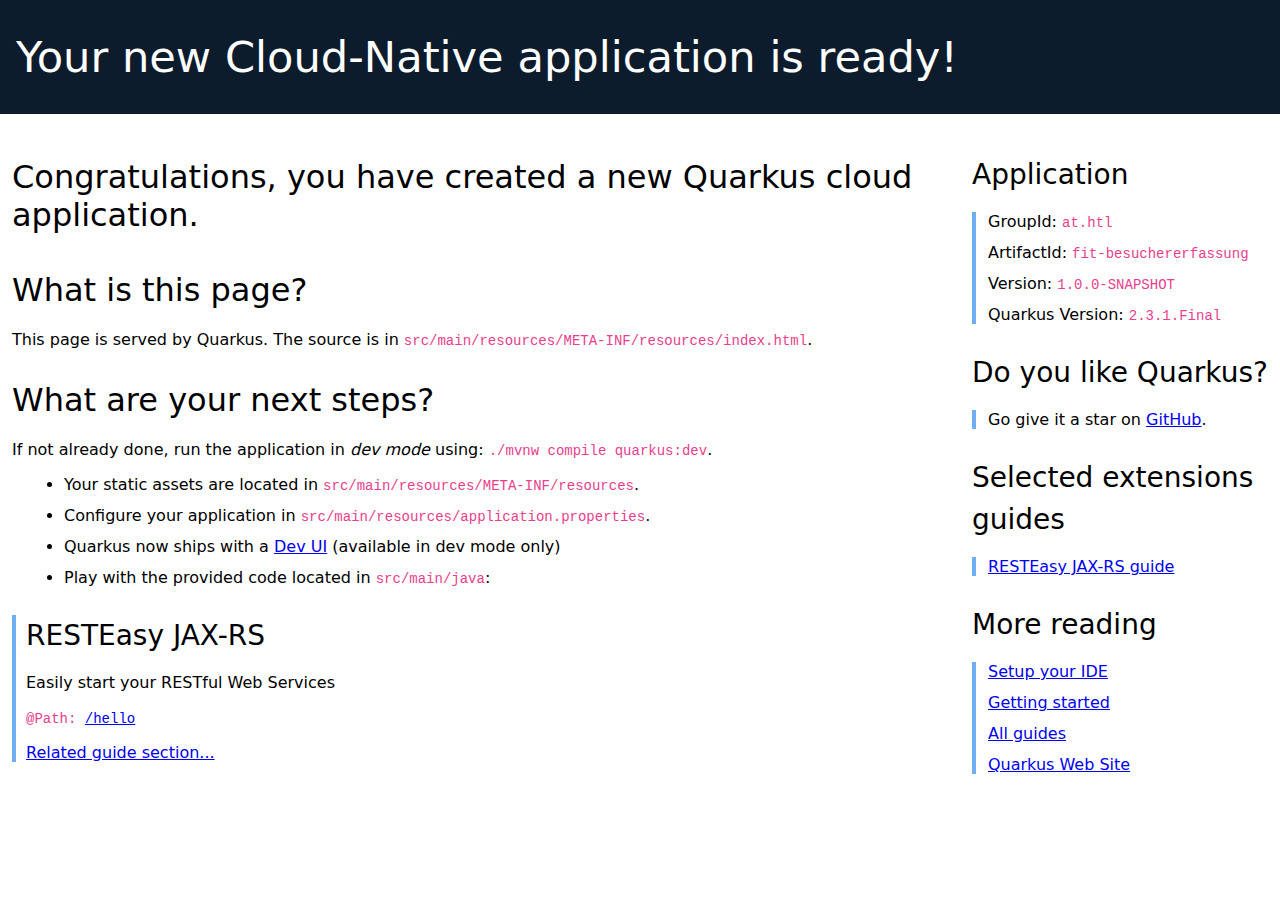
==== src/main/resources/META-INF/resources/index.html @ 09124174 "Init" ====
<!DOCTYPE html>
<html lang="en">
<head>
    <meta charset="UTF-8">
    <title>fit-besuchererfassung - 1.0.0-SNAPSHOT</title>
    <style>
        h1, h2, h3, h4, h5, h6 {
            margin-bottom: 0.5rem;
            font-weight: 400;
            line-height: 1.5;
        }

        h1 {
            font-size: 2.5rem;
        }

        h2 {
            font-size: 2rem
        }

        h3 {
            font-size: 1.75rem

        }

        h4 {
            font-size: 1.5rem
        }

        h5 {
            font-size: 1.25rem
        }

        h6 {
            font-size: 1rem
        }

        .lead {
            font-weight: 300;
            font-size: 2rem;
        }

        .banner {
            font-size: 2.7rem;
            margin: 0;
            padding: 2rem 1rem;
            background-color: #0d1c2c;
            color: white;
        }

        body {
            margin: 0;
            font-family: -apple-system, system-ui, "Segoe UI", Roboto, "Helvetica Neue", Arial, sans-serif, "Apple Color Emoji", "Segoe UI Emoji", "Segoe UI Symbol", "Noto Color Emoji";
        }

        code {
            font-family: SFMono-Regular, Menlo, Monaco, Consolas, "Liberation Mono", "Courier New", monospace;
            font-size: 87.5%;
            color: #e83e8c;
            word-break: break-word;
        }

        .left-column {
            padding: .75rem;
            max-width: 75%;
            min-width: 55%;
        }

        .right-column {
            padding: .75rem;
            max-width: 25%;
        }

        .container {
            display: flex;
            width: 100%;
        }

        li {
            margin: 0.75rem;
        }

        .right-section {
            margin-left: 1rem;
            padding-left: 0.5rem;
        }

        .right-section h3 {
            padding-top: 0;
            font-weight: 200;
        }

        .right-section ul {
            border-left: 0.3rem solid #71aeef;
            list-style-type: none;
            padding-left: 0;
        }

        .provided-code {
            border-left: 0.3rem solid #71aeef;
            padding-left: 10px;
        }

        .provided-code h3 {
            font-weight: 200;
        }
    </style>
</head>
<body>

<div class="banner lead">
    Your new Cloud-Native application is ready!
</div>

<div class="container">
    <div class="left-column">
        <p class="lead"> Congratulations, you have created a new Quarkus cloud application.</p>

        <h2>What is this page?</h2>

        <p>This page is served by Quarkus. The source is in
            <code>src/main/resources/META-INF/resources/index.html</code>.</p>

        <h2>What are your next steps?</h2>

        <p>If not already done, run the application in <em>dev mode</em> using: <code>./mvnw compile quarkus:dev</code>.
        </p>
        <ul>
            <li>Your static assets are located in <code>src/main/resources/META-INF/resources</code>.</li>
            <li>Configure your application in <code>src/main/resources/application.properties</code>.</li>
            <li>Quarkus now ships with a <a href="/q/dev/">Dev UI</a> (available in dev mode only)</li>
            <li>Play with the provided code located in <code>src/main/java</code>:</li>
        </ul>
                <div class="provided-code">
            <h3>RESTEasy JAX-RS</h3>
            <p>Easily start your RESTful Web Services</p>
            <p><code>@Path: <a href="/hello" class="path-link" target="_blank">/hello</a></code></p>
            <p><a href="https://quarkus.io/guides/getting-started#the-jax-rs-resources" class="guide-link" target="_blank">Related guide section...</a></p>
        </div>

    </div>
    <div class="right-column">
        <div class="right-section">
            <h3>Application</h3>
            <ul>
                <li>GroupId: <code>at.htl</code></li>
                <li>ArtifactId: <code>fit-besuchererfassung</code></li>
                <li>Version: <code>1.0.0-SNAPSHOT</code></li>
                <li>Quarkus Version: <code>2.3.1.Final</code></li>
            </ul>
        </div>
        <div class="right-section">
            <h3>Do you like Quarkus?</h3>
            <ul>
                <li>Go give it a star on <a href="https://github.com/quarkusio/quarkus">GitHub</a>.</li>
            </ul>
        </div>
        <div class="right-section">
            <h3>Selected extensions guides</h3>
            <ul>
                <li title="REST endpoint framework implementing JAX-RS and more"><a href="https://quarkus.io/guides/rest-json" target="_blank">RESTEasy JAX-RS guide</a></li>
            </ul>
        </div>
        <div class="right-section">
            <h3>More reading</h3>
            <ul>
                <li><a href="https://quarkus.io/guides/maven-tooling.html" target="_blank">Setup your IDE</a></li>
                <li><a href="https://quarkus.io/guides/getting-started.html" target="_blank">Getting started</a></li>
                <li><a href="https://quarkus.io/guides/" target="_blank">All guides</a></li>
                <li><a href="https://quarkus.io" target="_blank">Quarkus Web Site</a></li>
            </ul>
        </div>
    </div>
</div>
</body>
</html>
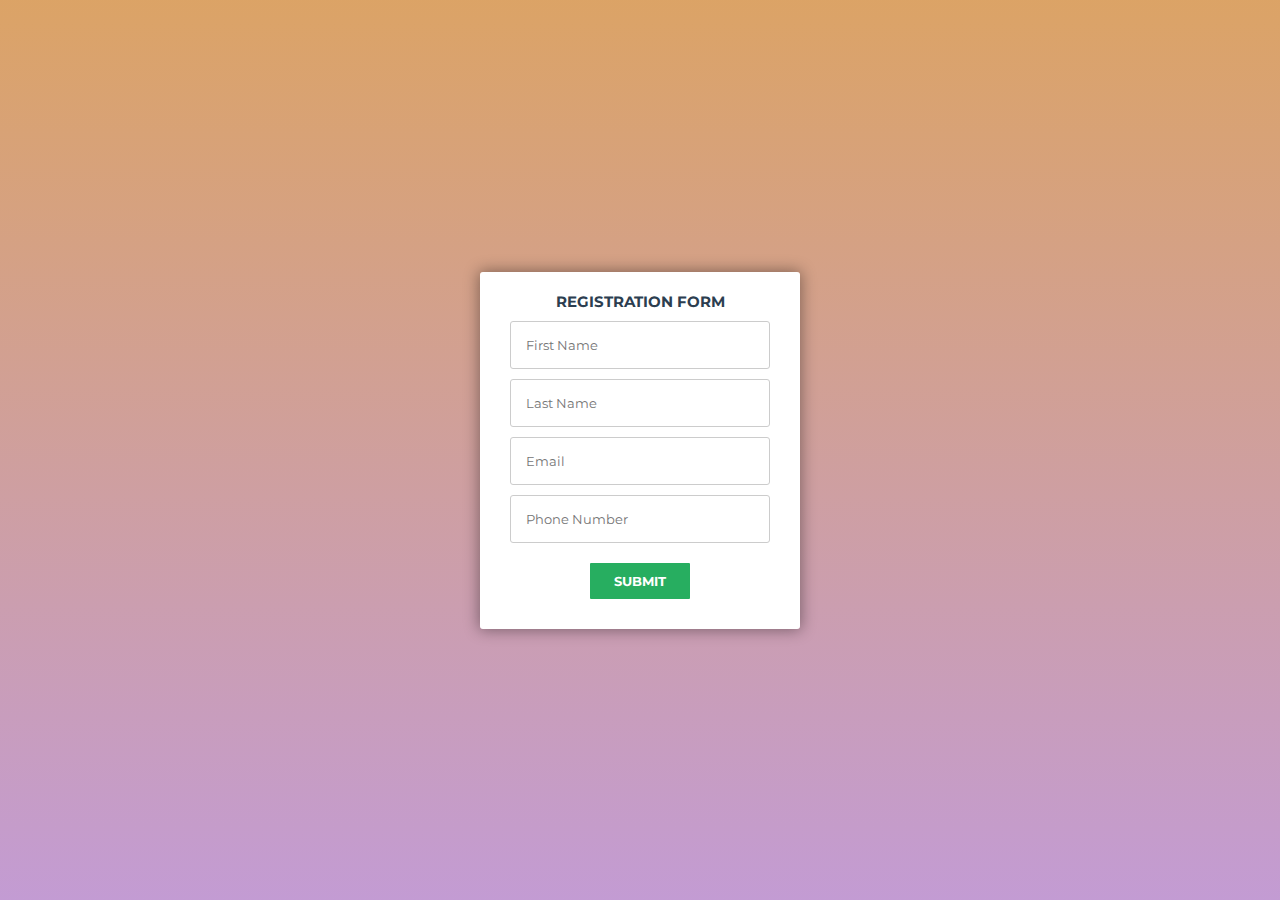
==== commit 7da3e8cf: "add endpoint 'add' and add html-site" ====
--- a/src/main/resources/META-INF/resources/index.html
+++ b/src/main/resources/META-INF/resources/index.html
@@ -2,175 +2,25 @@
 <html lang="en">
 <head>
     <meta charset="UTF-8">
-    <title>fit-besuchererfassung - 1.0.0-SNAPSHOT</title>
-    <style>
-        h1, h2, h3, h4, h5, h6 {
-            margin-bottom: 0.5rem;
-            font-weight: 400;
-            line-height: 1.5;
-        }
-
-        h1 {
-            font-size: 2.5rem;
-        }
-
-        h2 {
-            font-size: 2rem
-        }
-
-        h3 {
-            font-size: 1.75rem
-
-        }
-
-        h4 {
-            font-size: 1.5rem
-        }
-
-        h5 {
-            font-size: 1.25rem
-        }
-
-        h6 {
-            font-size: 1rem
-        }
-
-        .lead {
-            font-weight: 300;
-            font-size: 2rem;
-        }
-
-        .banner {
-            font-size: 2.7rem;
-            margin: 0;
-            padding: 2rem 1rem;
-            background-color: #0d1c2c;
-            color: white;
-        }
-
-        body {
-            margin: 0;
-            font-family: -apple-system, system-ui, "Segoe UI", Roboto, "Helvetica Neue", Arial, sans-serif, "Apple Color Emoji", "Segoe UI Emoji", "Segoe UI Symbol", "Noto Color Emoji";
-        }
-
-        code {
-            font-family: SFMono-Regular, Menlo, Monaco, Consolas, "Liberation Mono", "Courier New", monospace;
-            font-size: 87.5%;
-            color: #e83e8c;
-            word-break: break-word;
-        }
-
-        .left-column {
-            padding: .75rem;
-            max-width: 75%;
-            min-width: 55%;
-        }
-
-        .right-column {
-            padding: .75rem;
-            max-width: 25%;
-        }
-
-        .container {
-            display: flex;
-            width: 100%;
-        }
-
-        li {
-            margin: 0.75rem;
-        }
-
-        .right-section {
-            margin-left: 1rem;
-            padding-left: 0.5rem;
-        }
-
-        .right-section h3 {
-            padding-top: 0;
-            font-weight: 200;
-        }
-
-        .right-section ul {
-            border-left: 0.3rem solid #71aeef;
-            list-style-type: none;
-            padding-left: 0;
-        }
-
-        .provided-code {
-            border-left: 0.3rem solid #71aeef;
-            padding-left: 10px;
-        }
-
-        .provided-code h3 {
-            font-weight: 200;
-        }
-    </style>
+    <meta http-equiv="X-UA-Compatible" content="IE=edge">
+    <meta name="viewport" content="width=device-width, initial-scale=1.0">
+    <title>Document</title>
+    <link rel="stylesheet" href="style.css">
+    <script src="./script.js" defer></script>
 </head>
 <body>
-
-<div class="banner lead">
-    Your new Cloud-Native application is ready!
-</div>
-
-<div class="container">
-    <div class="left-column">
-        <p class="lead"> Congratulations, you have created a new Quarkus cloud application.</p>
-
-        <h2>What is this page?</h2>
-
-        <p>This page is served by Quarkus. The source is in
-            <code>src/main/resources/META-INF/resources/index.html</code>.</p>
-
-        <h2>What are your next steps?</h2>
-
-        <p>If not already done, run the application in <em>dev mode</em> using: <code>./mvnw compile quarkus:dev</code>.
-        </p>
-        <ul>
-            <li>Your static assets are located in <code>src/main/resources/META-INF/resources</code>.</li>
-            <li>Configure your application in <code>src/main/resources/application.properties</code>.</li>
-            <li>Quarkus now ships with a <a href="/q/dev/">Dev UI</a> (available in dev mode only)</li>
-            <li>Play with the provided code located in <code>src/main/java</code>:</li>
-        </ul>
-                <div class="provided-code">
-            <h3>RESTEasy JAX-RS</h3>
-            <p>Easily start your RESTful Web Services</p>
-            <p><code>@Path: <a href="/hello" class="path-link" target="_blank">/hello</a></code></p>
-            <p><a href="https://quarkus.io/guides/getting-started#the-jax-rs-resources" class="guide-link" target="_blank">Related guide section...</a></p>
-        </div>
-
-    </div>
-    <div class="right-column">
-        <div class="right-section">
-            <h3>Application</h3>
-            <ul>
-                <li>GroupId: <code>at.htl</code></li>
-                <li>ArtifactId: <code>fit-besuchererfassung</code></li>
-                <li>Version: <code>1.0.0-SNAPSHOT</code></li>
-                <li>Quarkus Version: <code>2.3.1.Final</code></li>
-            </ul>
-        </div>
-        <div class="right-section">
-            <h3>Do you like Quarkus?</h3>
-            <ul>
-                <li>Go give it a star on <a href="https://github.com/quarkusio/quarkus">GitHub</a>.</li>
-            </ul>
-        </div>
-        <div class="right-section">
-            <h3>Selected extensions guides</h3>
-            <ul>
-                <li title="REST endpoint framework implementing JAX-RS and more"><a href="https://quarkus.io/guides/rest-json" target="_blank">RESTEasy JAX-RS guide</a></li>
-            </ul>
-        </div>
-        <div class="right-section">
-            <h3>More reading</h3>
-            <ul>
-                <li><a href="https://quarkus.io/guides/maven-tooling.html" target="_blank">Setup your IDE</a></li>
-                <li><a href="https://quarkus.io/guides/getting-started.html" target="_blank">Getting started</a></li>
-                <li><a href="https://quarkus.io/guides/" target="_blank">All guides</a></li>
-                <li><a href="https://quarkus.io" target="_blank">Quarkus Web Site</a></li>
-            </ul>
-        </div>
-    </div>
+  <div class="div">
+  <form id="msform">
+    <fieldset>
+      <h2 class="fs-title">Registration Form</h2>
+      <!-- border: 2px red solid; if wrong input -->
+      <input type="text" autocomplete="off" name="firstName" id = "firstName" placeholder="First Name">
+      <input type="text" autocomplete="off" name="lastName" id = "lastName" placeholder="Last Name">
+      <input type="email" autocomplete="off" id="email" name="email" placeholder="Email" />
+      <input type="tel" autocomplete="off" name="phone" id="phone" placeholder="Phone Number">
+      <input type="button" autocomplete="off" name="next" class="next action-button" id="action-button" value="SUBMIT" />
+    </fieldset>
+  </form>
 </div>
 </body>
 </html>--- a/src/main/resources/META-INF/resources/style.css
+++ b/src/main/resources/META-INF/resources/style.css
@@ -0,0 +1,79 @@
+@import url(https://fonts.googleapis.com/css?family=Montserrat);
+* {margin: 0; padding: 0;}
+
+html {
+	height: 100%;
+	background: 
+		linear-gradient(rgba(196, 102, 0, 0.6), rgba(155, 89, 182, 0.6));
+}
+
+body {
+	font-family: montserrat, arial, verdana;
+}
+
+.div{
+    display: flex;
+    justify-content: center;
+    align-items: center;
+    height: 100vh;
+    width: 100vw;
+}
+
+/*form styles*/
+#msform {
+	width: 400px;
+	margin: 50px auto;
+	text-align: center;
+	position: relative;
+}
+#msform fieldset {
+	background: white;
+	border: 0 none;
+	border-radius: 3px;
+	box-shadow: 0 0 15px 1px rgba(0, 0, 0, 0.4);
+	padding: 20px 30px;
+	box-sizing: border-box;
+	width: 80%;
+	margin: 0 10%;
+	
+	/*stacking fieldsets above each other*/
+	position: relative;
+}
+/*Hide all except first fieldset*/
+#msform fieldset:not(:first-of-type) {
+	display: none;
+}
+/*inputs*/
+#msform input {
+	padding: 15px;
+	border: 1px solid #ccc;
+	border-radius: 3px;
+	margin-bottom: 10px;
+	width: 100%;
+	box-sizing: border-box;
+	font-family: montserrat;
+	color: #2C3E50;
+	font-size: 13px;
+}
+/*buttons*/
+#msform .action-button {
+	width: 100px;
+	background: #27AE60;
+	font-weight: bold;
+	color: white;
+	border: 0 none;
+	border-radius: 1px;
+	cursor: pointer;
+	padding: 10px 5px;
+	margin: 10px 5px;
+}
+#msform .action-button:hover, #msform .action-button:focus {
+	box-shadow: 0 0 0 2px white, 0 0 0 3px #27AE60;
+}
+/*headings*/
+.fs-title {
+	font-size: 15px;
+	text-transform: uppercase;
+	color: #2C3E50;
+	margin-bottom: 10px;
+}